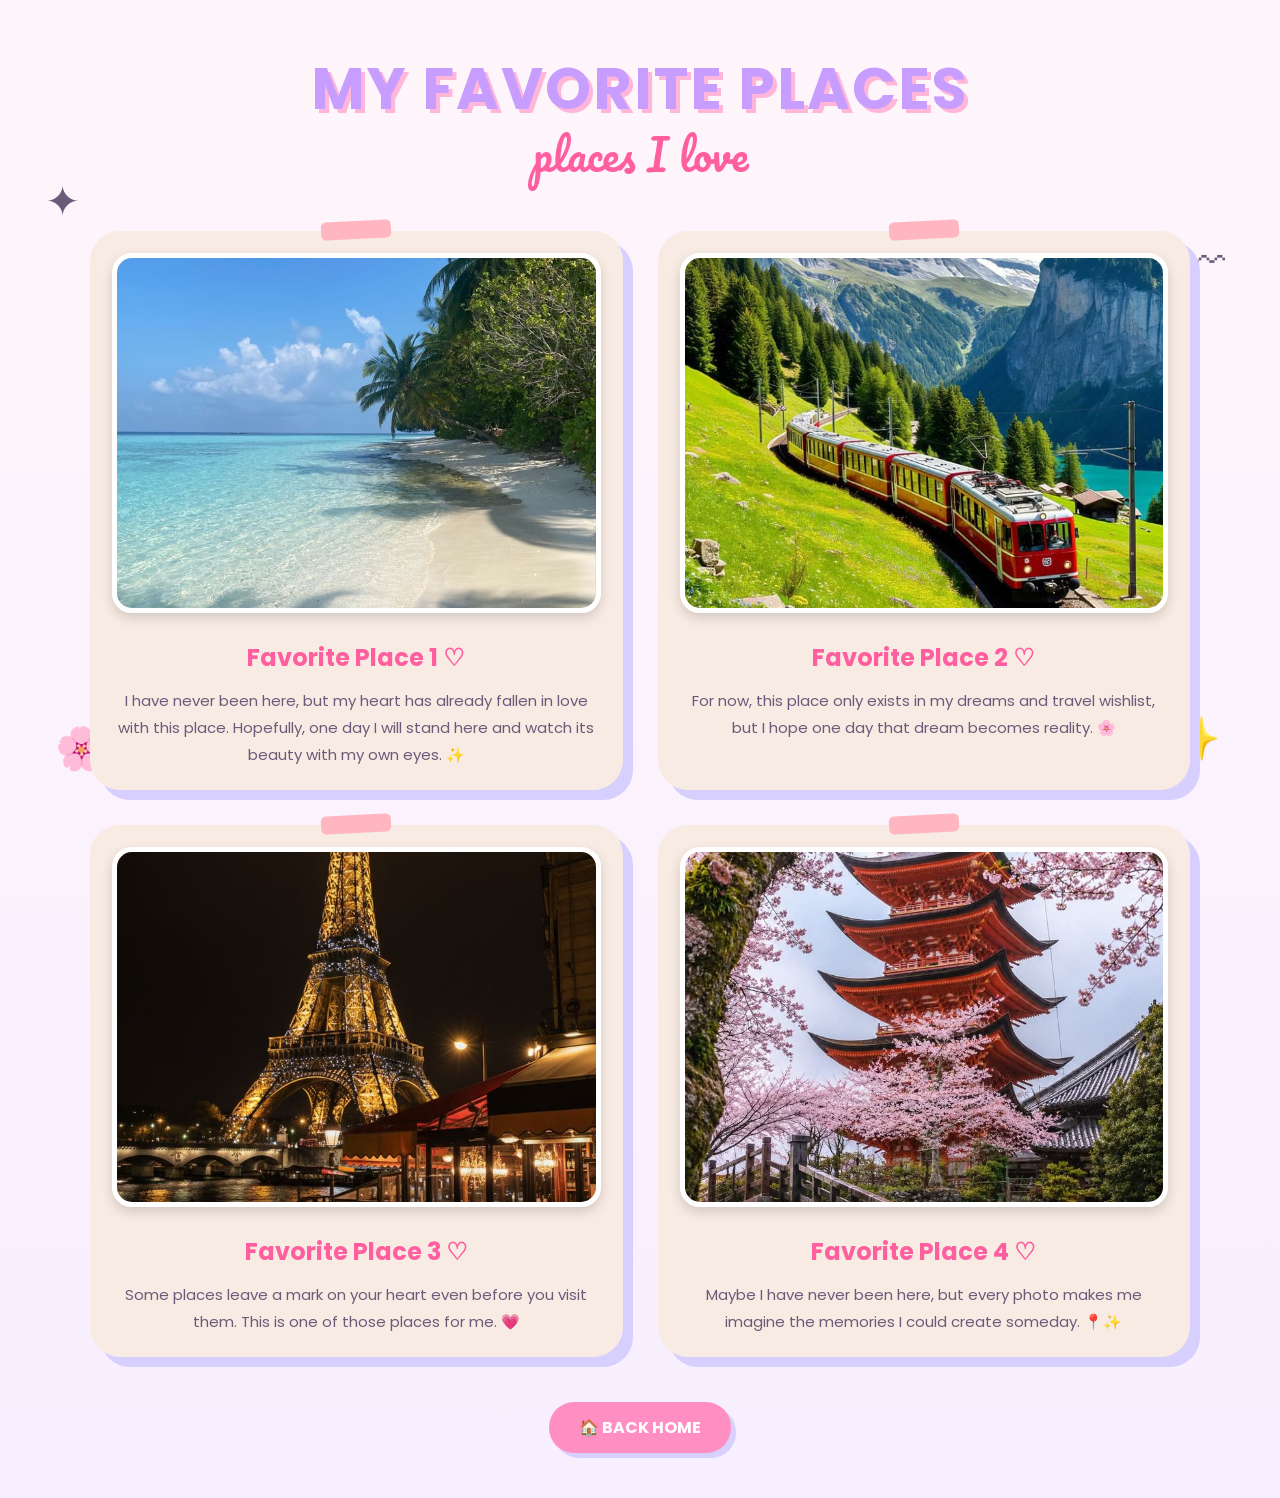
==== favoriteplace.html @ 78de3e6d "Add files via upload" ====
<!DOCTYPE html>
<html>
<head>
<meta charset="UTF-8">
<meta name="viewport" content="width=device-width, initial-scale=1.0">
<title>My Favorite Places</title>
<style>
@import url('https://fonts.googleapis.com/css2?family=Poppins:wght@300;400;600&family=Pacifico&display=swap');

*{
margin:0;
padding:0;
box-sizing:border-box;
font-family:'Poppins',sans-serif;
}

body{
background:linear-gradient(180deg,#fff6fb,#f7efff);
color:#6b5b7a;
min-height:100vh;
overflow-x:hidden;
}

.container{
width:90%;
max-width:1100px;
margin:45px auto;
}

.title{
text-align:center;
margin-bottom:40px;
}

.title h1{
font-size:58px;
color:#c79dff;
letter-spacing:2px;
text-shadow:4px 4px #ffb6d9;
}

.title p{
font-family:'Pacifico',cursive;
font-size:42px;
color:#ff5f9e;
margin-top:-15px;
}

.place-gallery{
display:grid;
grid-template-columns:repeat(2,1fr);
gap:35px;
}

.place-card{
background:#f8ebe3;
border-radius:30px;
padding:22px;
box-shadow:10px 10px 0 #d7d0ff;
position:relative;
transition:0.3s;
cursor:pointer;
}

.place-card::before{
content:'';
width:70px;
height:18px;
background:#ffb6c1;
position:absolute;
top:-10px;
left:50%;
transform:translateX(-50%) rotate(-3deg);
border-radius:5px;
}

.place-card:hover{
transform:translateY(-7px) rotate(-1deg);
}

.place-card img{
width:100%;
height:360px;
object-fit:cover;
border-radius:20px;
border:5px solid white;
box-shadow:0 5px 12px rgba(0,0,0,0.15);
}

.place-card h2{
text-align:center;
margin-top:20px;
color:#ff5f9e;
font-size:24px;
}

.place-card p{
text-align:center;
margin-top:12px;
font-size:15px;
line-height:1.8;
}

.button{
text-align:center;
margin-top:45px;
}

.button a{
display:inline-block;
padding:13px 30px;
background:#ff8fc2;
color:white;
text-decoration:none;
border-radius:25px;
font-weight:bold;
box-shadow:5px 5px 0 #d7d0ff;
}

.button a:hover{
background:#ff6ba9;
}

.doodle{
position:fixed;
font-size:42px;
z-index:-1;
}

.d1{
top:170px;
left:45px;
}

.d2{
top:230px;
right:55px;
}

.d3{
bottom:120px;
left:55px;
}

.d4{
bottom:130px;
right:60px;
}

.active{
transform:scale(1.04);
}

@media(max-width:768px){
.place-gallery{
grid-template-columns:1fr;
}

.title h1{
font-size:42px;
}

.title p{
font-size:32px;
}

.place-card img{
height:300px;
}
}
</style>
</head>

<body>

<div class="doodle d1">✦</div>
<div class="doodle d2">〰</div>
<div class="doodle d3">🌸</div>
<div class="doodle d4">✨</div>

<div class="container">

<div class="title">
<h1>MY FAVORITE PLACES</h1>
<p>places I love</p>
</div>

<div class="place-gallery">

<div class="place-card">
<img src="Image/place1.jpeg" alt="">
<h2>Favorite Place 1 ♡</h2>
<p>I have never been here, but my heart has already fallen in love with this place. Hopefully, one day I will stand here and watch its beauty with my own eyes. ✨</p>
</div>

<div class="place-card">
<img src="Image/place2.jpeg" alt="">
<h2>Favorite Place 2 ♡</h2>
<p>For now, this place only exists in my dreams and travel wishlist, but I hope one day that dream becomes reality. 🌸</p>
</div>

<div class="place-card">
<img src="Image/place3.jpeg" alt="">
<h2>Favorite Place 3 ♡</h2>
<p>Some places leave a mark on your heart even before you visit them. This is one of those places for me. 💗</p>
</div>

<div class="place-card">
<img src="Image/place4.jpeg" alt="">
<h2>Favorite Place 4 ♡</h2>
<p>Maybe I have never been here, but every photo makes me imagine the memories I could create someday. 📍✨</p>
</div>

</div>

<div class="button">
<a href="aboutme.html">🏠 BACK HOME</a>
</div>

</div>

<script>
const cards=document.querySelectorAll(".place-card");

cards.forEach(card=>{
card.addEventListener("click",()=>{
card.classList.toggle("active");
});
});
</script>

</body>
</html>
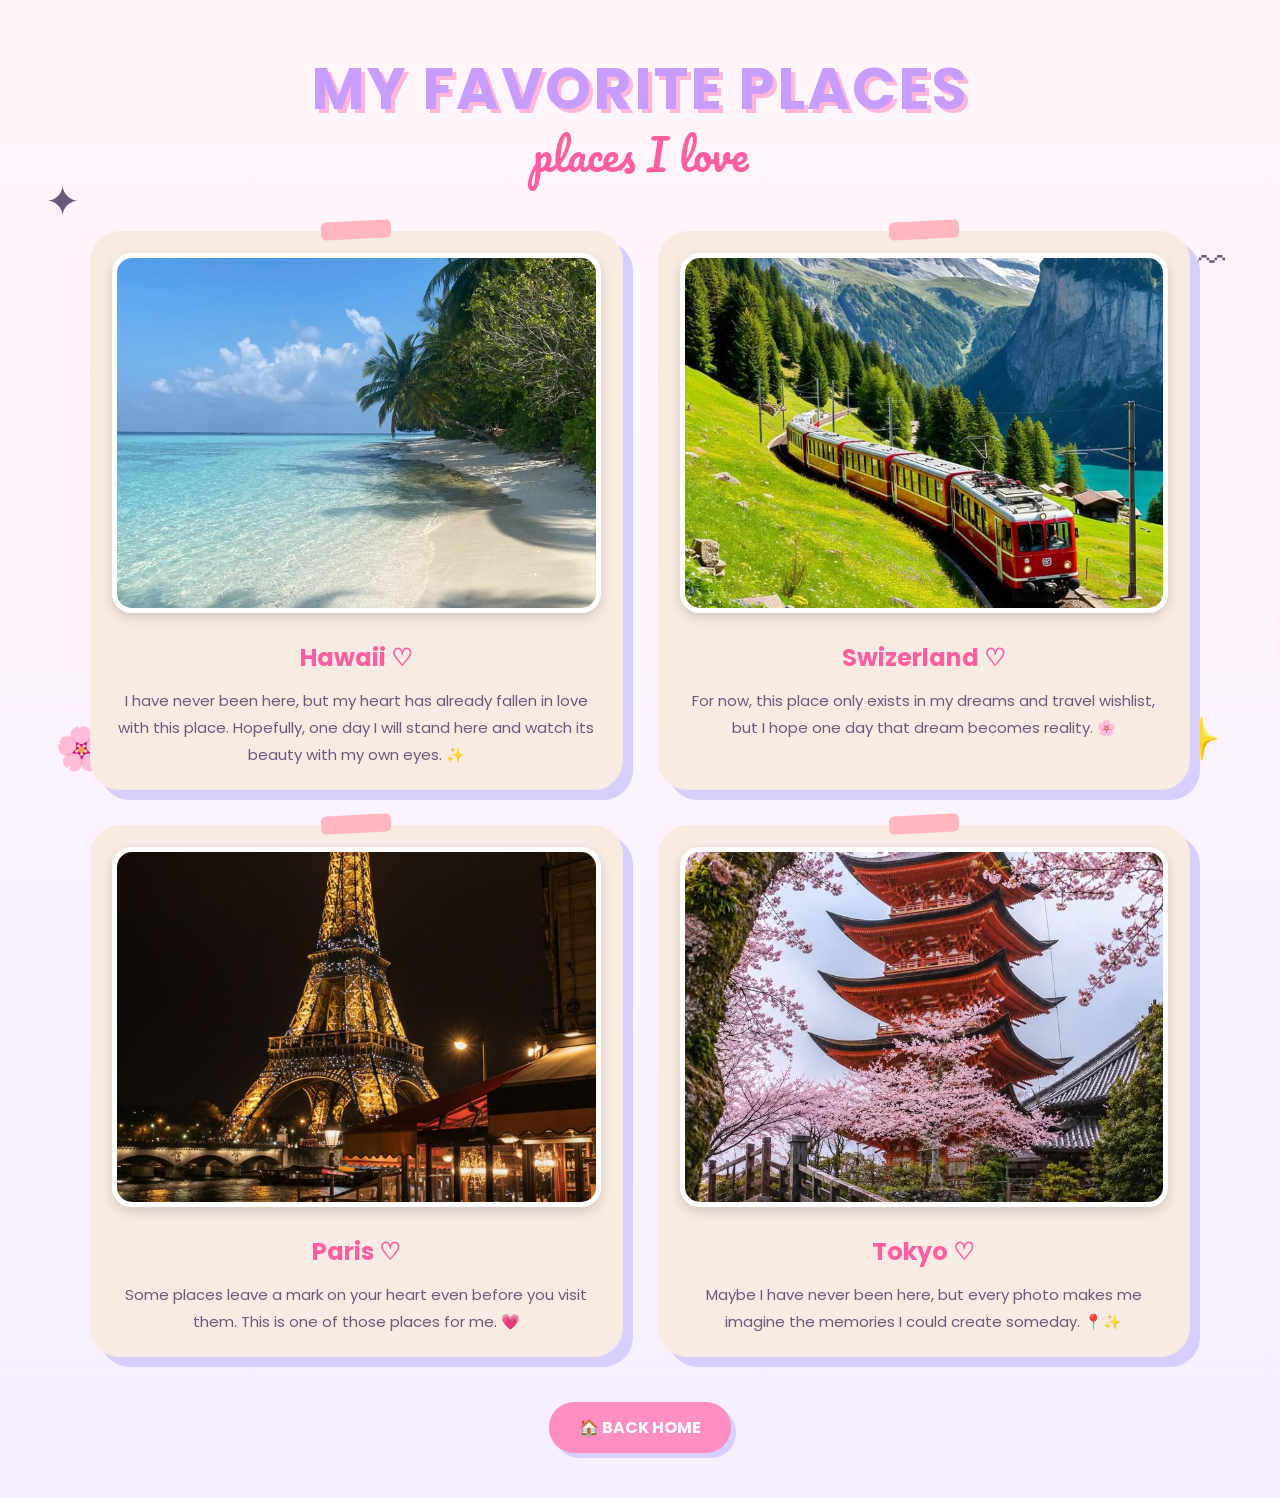
==== commit a32f6b31: "favoriteplace.html" ====
--- a/favoriteplace.html
+++ b/favoriteplace.html
@@ -189,25 +189,25 @@
 
 <div class="place-card">
 <img src="Image/place1.jpeg" alt="">
-<h2>Favorite Place 1 ♡</h2>
+<h2> Hawaii ♡</h2>
 <p>I have never been here, but my heart has already fallen in love with this place. Hopefully, one day I will stand here and watch its beauty with my own eyes. ✨</p>
 </div>
 
 <div class="place-card">
 <img src="Image/place2.jpeg" alt="">
-<h2>Favorite Place 2 ♡</h2>
+<h2>Swizerland ♡</h2>
 <p>For now, this place only exists in my dreams and travel wishlist, but I hope one day that dream becomes reality. 🌸</p>
 </div>
 
 <div class="place-card">
 <img src="Image/place3.jpeg" alt="">
-<h2>Favorite Place 3 ♡</h2>
+<h2>Paris ♡</h2>
 <p>Some places leave a mark on your heart even before you visit them. This is one of those places for me. 💗</p>
 </div>
 
 <div class="place-card">
 <img src="Image/place4.jpeg" alt="">
-<h2>Favorite Place 4 ♡</h2>
+<h2>Tokyo ♡</h2>
 <p>Maybe I have never been here, but every photo makes me imagine the memories I could create someday. 📍✨</p>
 </div>
 
@@ -230,4 +230,4 @@
 </script>
 
 </body>
-</html>+</html>
